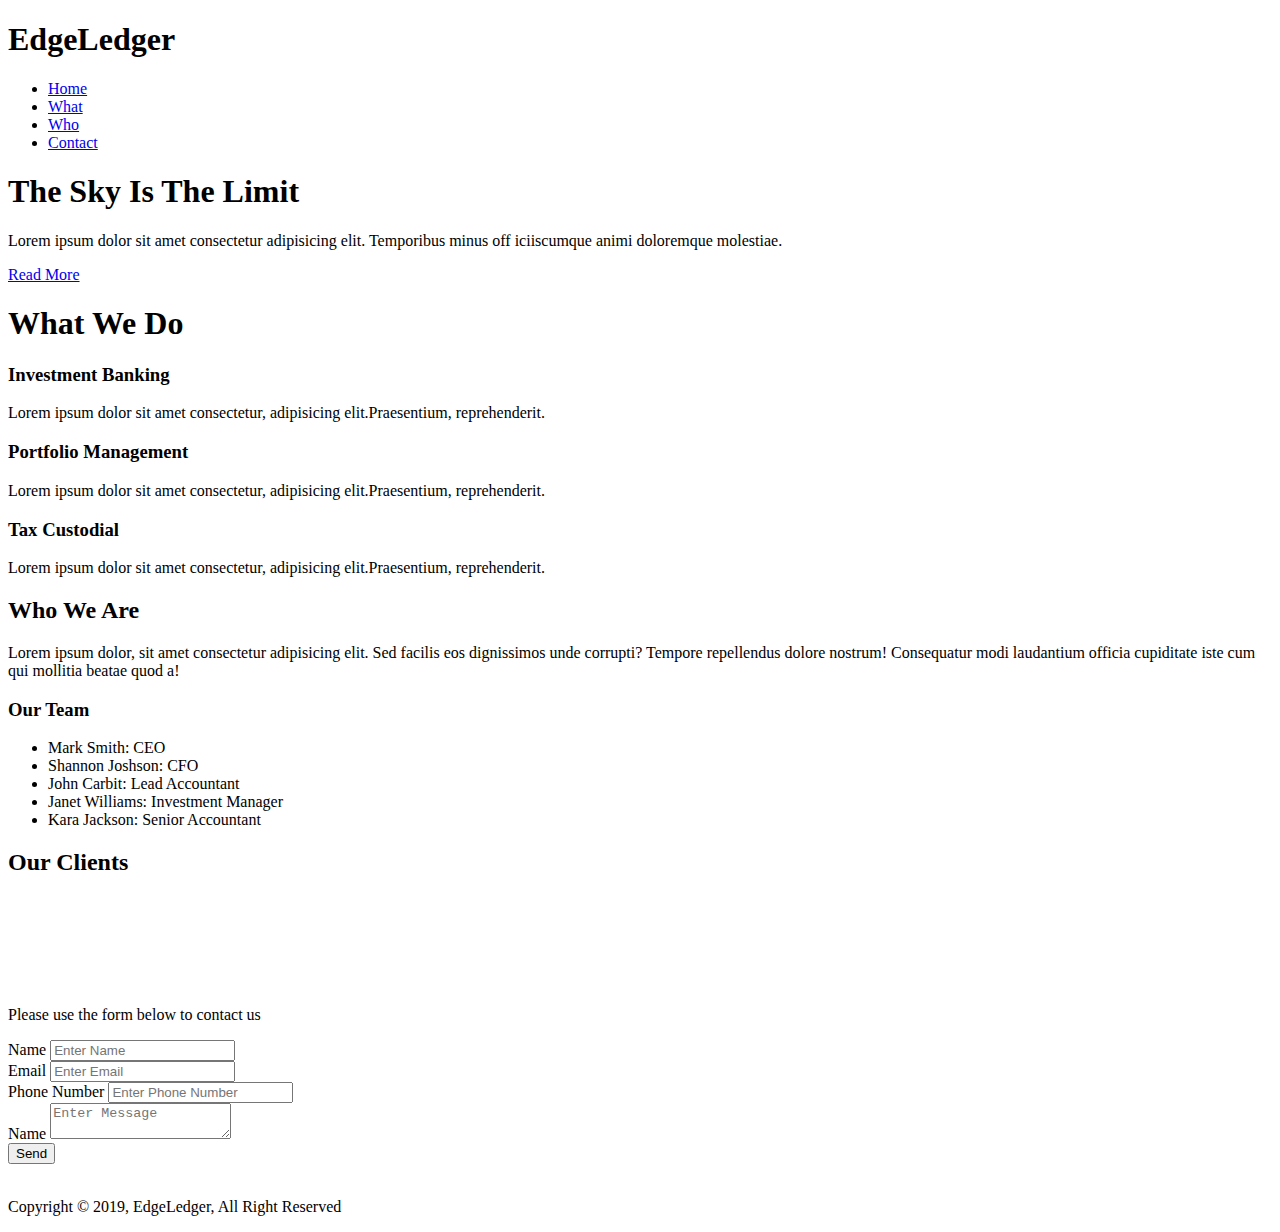
==== index.html @ 5431fed4 "Rename home1.html to index.html" ====
<!DOCTYPE html>
<html lang="en">
<head>
    <meta charset="UTF-8">
    <meta name="viewport" content="width=device-width, initial-scale=1.0">
    <meta http-equiv="X-UA-Compatible" content="ie=edge">
    <link rel="stylesheet" href="css/style1.css">
    <link rel="stylesheet" media="screen and (max-width:768px)"  href="css/mobile1.css">
    <link rel="stylesheet" media="screen and (min-width:1100px)"  href="css/widescreen.css">
    
    <link rel="stylesheet" href="https://use.fontawesome.com/releases/v5.6.3/css/all.css" integrity="sha384-UHRtZLI+pbxtHCWp1t77Bi1L4ZtiqrqD80Kn4Z8NTSRyMA2Fd33n5dQ8lWUE00s/" crossorigin="anonymous">
    <title>EdgeLedger financial | Accounting & Investment</title>
</head>
<body id="home">
    <nav id="navbar">
        <h1 class="logo">
            <span class="text-primary">
                <i class="fas fa-book-open"></i> Edge</span>Ledger

        </h1>

        <ul>
            <li><a href="#home">Home</a></li>
            <li><a href="#what">What</a></li>
            <li><a href="#who">Who</a></li>
            <li><a href="#contact">Contact</a></li>
        </ul>
    </nav>

    <!--header: showcase-->
    <header id="showcase">
        <div class="showcase-content">
           <h1 class="l-heading">
               The Sky Is The Limit
            </h1> 
            <p class="lead">
                Lorem ipsum dolor sit amet consectetur 
                adipisicing elit. Temporibus minus off
                iciiscumque animi doloremque molestiae.
            </p>

            <a href="#what" class="btn  btn-dark">Read More</a>
        </div>

    </header>

    <!--section: what we do-->
    <section id="what" class="bg-light py-1">
        <div class="container">
            <h1 class="m-heading text-center"><span class="text-primary">What</span> We Do</h1>

            <div class="items">
                <div class="item">
                    <i class="fas fa-university fa-2x"></i>
                   <div>
                       <h3>Investment Banking</h3>
                       <p>Lorem ipsum dolor 
                          sit amet consectetur, 
                          adipisicing elit.Praesentium,
                          reprehenderit.</p>
                   </div>
                </div>
                <div class="item">
                        <i class="fas fa-book-reader fa-2x"></i>
                        <div>
                            <h3>Portfolio Management</h3>
                            <p>Lorem ipsum dolor 
                               sit amet consectetur, 
                               adipisicing elit.Praesentium,
                               reprehenderit.</p>
                        </div>
                </div>
                <div class="item">
                        <i class="fas fa-pencil-alt fa-2x"></i>
                        <div>
                            <h3>Tax Custodial</h3>
                            <p>Lorem ipsum dolor 
                               sit amet consectetur, 
                               adipisicing elit.Praesentium,
                               reprehenderit.</p>
                        </div>
                </div>
                
            </div>
        </div>
    </section>

    <!--section:who we are-->

    <section id="who">
          <div class="who-img"></div>
          <div class="who-text  bg-dark p-2">
          <h2 class="m-heading"><span class="text-primary">Who</span> We Are</h2>
          <p>Lorem ipsum dolor, sit amet consectetur adipisicing elit. Sed facilis eos dignissimos unde corrupti? Tempore repellendus dolore nostrum! 
              Consequatur modi laudantium officia cupiditate iste cum qui mollitia beatae quod a!</p>
             <h3>Our Team</h3>
             <ul class="list">
                 <li>Mark Smith: CEO</li>
                 <li>Shannon Joshson: CFO</li>
                 <li>John Carbit: Lead Accountant</li>
                 <li>Janet Williams: Investment Manager</li>
                 <li>Kara Jackson: Senior Accountant</li>
             </ul>
        </div>
    </section>

    <!--section: clients-->
    <section id="clients" class="py-1">
        <div class="container">
            <h2 class="m-heading text-center">
                <span class="text-primary">Our</span> Clients
            </h2>
            <div class="items py-1">
                <div><img src="./img/logo1.png" alt=""></div>
                <div><img src="./img/logo2.png" alt=""></div>
                <div><img src="./img/logo3.png" alt=""></div>
                <div><img src="./img/logo4.png" alt=""></div>
                <div><img src="./img/logo5.png" alt=""></div>
            </div>
        </div>

    </section>

    <!--contact-->

    <section id="contact">
        <div class="contact-form bg-primary p-2">
            <h2 class="m-heading"></h2>
            <p>Please use the form below to contact us</p>
            <form>
                <div class="form-group">
                    <label for="name">Name</label>
                    <input type="text" name="name" id="name" placeholder="Enter Name">
                </div>
                
                <div class="form-group">
                        <label for="email">Email</label>
                        <input type="email" name="email" id="email" placeholder="Enter Email">
                </div>

                <div class="form-group">
                        <label for="phone">Phone Number</label>
                        <input type="text" name="phone" id="phone" placeholder="Enter Phone Number">
                </div>

                <div class="form-group">
                        <label for="message">Name</label>
                        <textarea name="message" id="message" placeholder="Enter Message"></textarea>
                </div>

                <input type="submit" value="Send" class="btn btn-dark">
            </form>

        </div>

        <div class="map"><img src="./img/map.jpg" alt="" srcset=""></div>
    </section>

    <!--footer-->
    <footer id="main-footer" class="bg-dark text-center py-1">
        <div class="container">
        <p>Copyright &copy; 2019, EdgeLedger, All Right Reserved</p>
        </div>
    </footer>
    <script
    src="https://code.jquery.com/jquery-2.2.4.js"
    integrity="sha256-iT6Q9iMJYuQiMWNd9lDyBUStIq/8PuOW33aOqmvFpqI="
    crossorigin="anonymous"></script>
    
     <script src="js/main.js"></script>
   
     <script src="https://maps.googleapis.com/maps/api/js?key=AIzaSyCPUEvCPr0mdoVdDBaEslbT_FpdzMt-eXQ&callback=initMap"
    async defer></script>
</body>
</html>

 <!--AIzaSyCPUEvCPr0mdoVdDBaEslbT_FpdzMt-eXQ-->
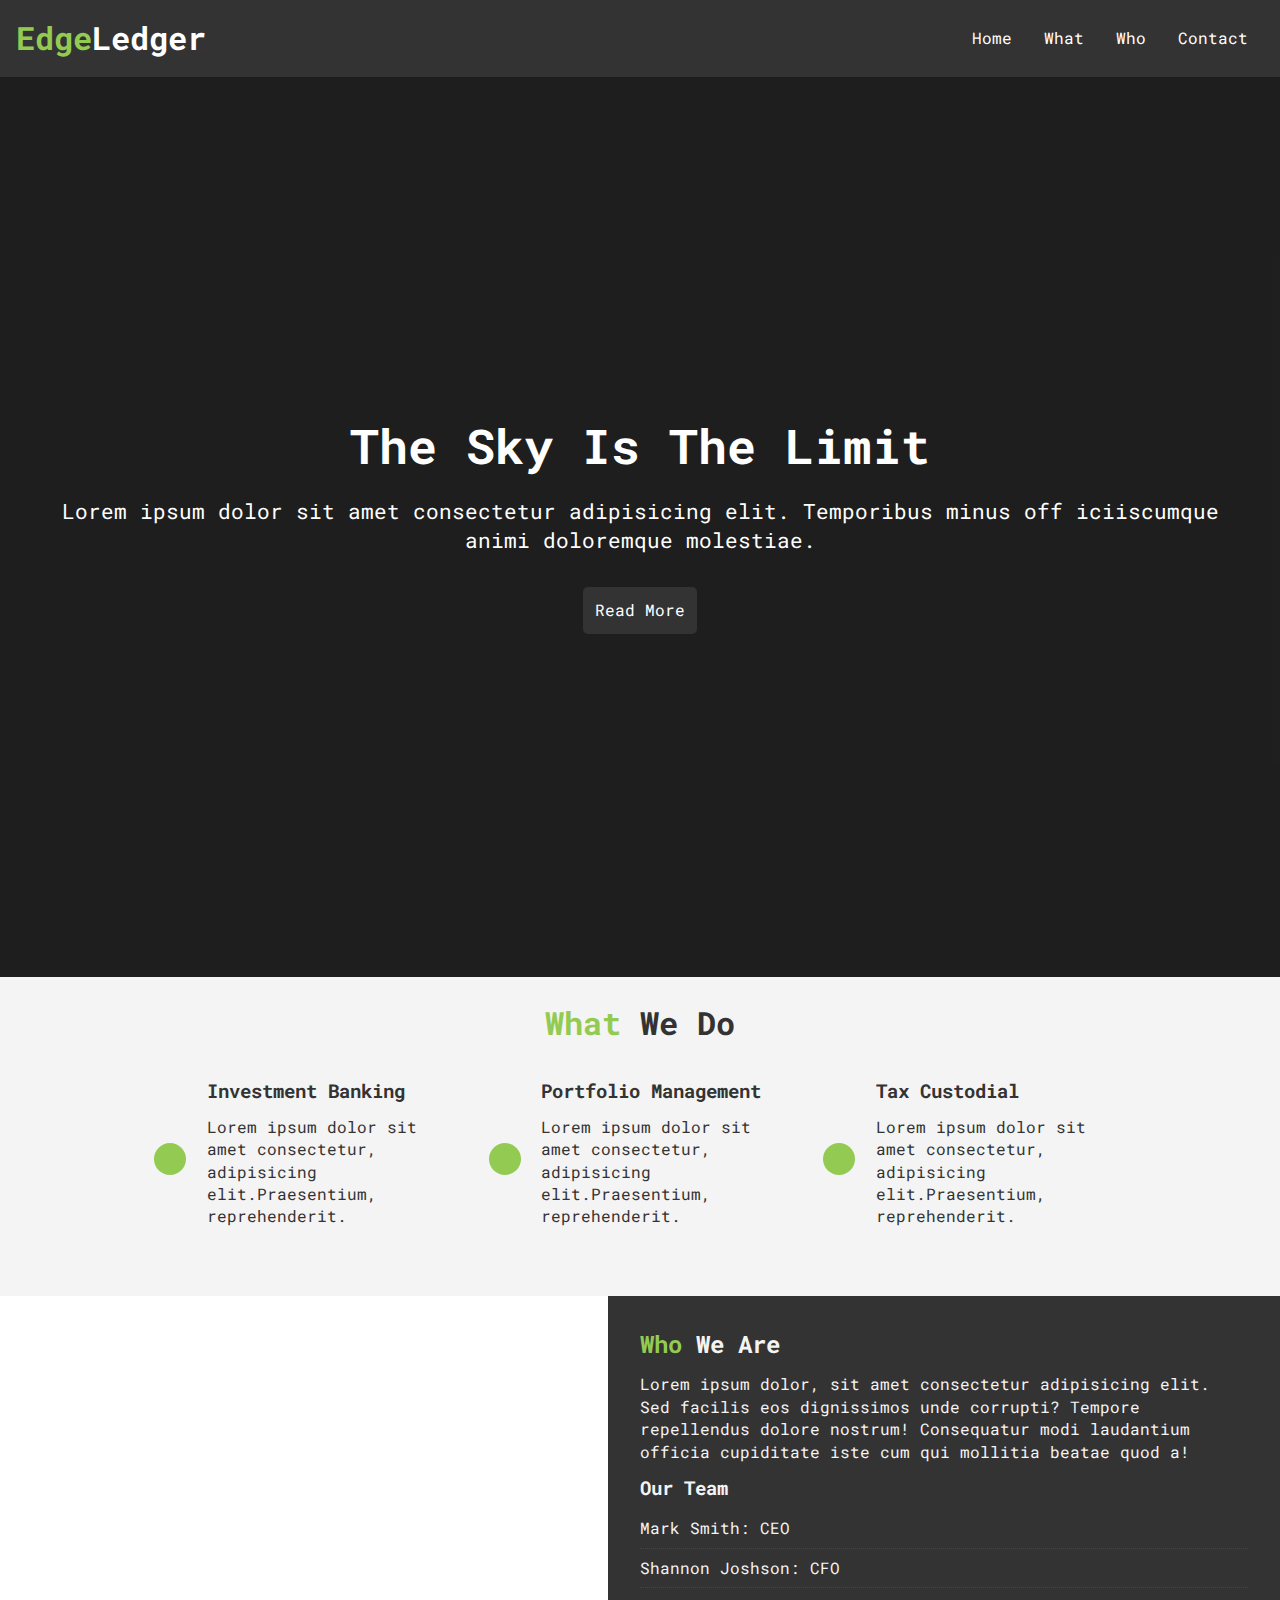
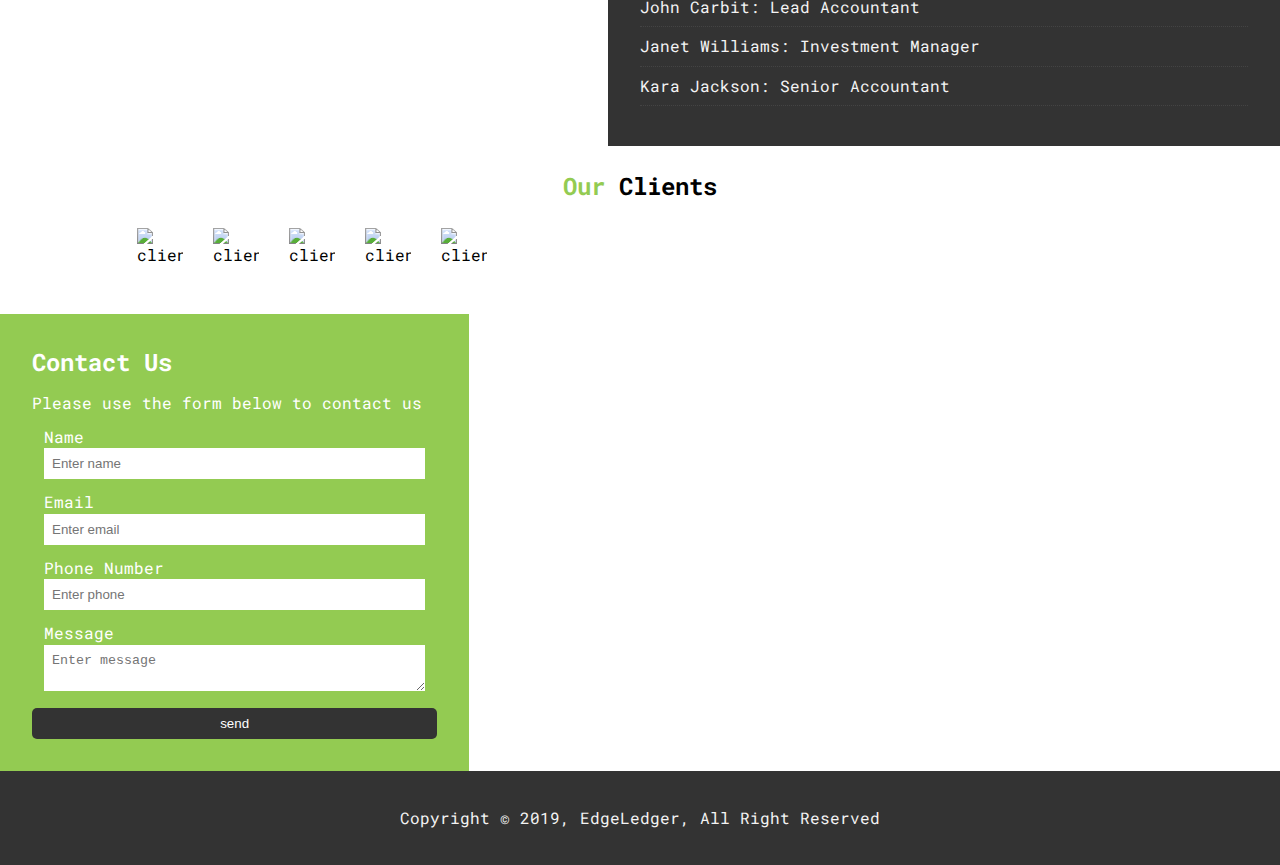
==== commit b1e64250: "added dynamic changes to the scrollbar for smooth scroll" ====
--- a/index.html
+++ b/index.html
@@ -1,177 +1,198 @@
 <!DOCTYPE html>
 <html lang="en">
-<head>
-    <meta charset="UTF-8">
-    <meta name="viewport" content="width=device-width, initial-scale=1.0">
-    <meta http-equiv="X-UA-Compatible" content="ie=edge">
-    <link rel="stylesheet" href="css/style1.css">
-    <link rel="stylesheet" media="screen and (max-width:768px)"  href="css/mobile1.css">
-    <link rel="stylesheet" media="screen and (min-width:1100px)"  href="css/widescreen.css">
-    
-    <link rel="stylesheet" href="https://use.fontawesome.com/releases/v5.6.3/css/all.css" integrity="sha384-UHRtZLI+pbxtHCWp1t77Bi1L4ZtiqrqD80Kn4Z8NTSRyMA2Fd33n5dQ8lWUE00s/" crossorigin="anonymous">
+  <head>
+    <meta charset="UTF-8" />
+    <meta name="viewport" content="width=device-width, initial-scale=1.0" />
+    <meta http-equiv="X-UA-Compatible" content="ie=edge" />
+    <link rel="stylesheet" href="css/style.css" />
+    <link
+      rel="stylesheet"
+      media="screen and (max-width:768px)"
+      href="css/mobile.css"
+    />
+    <link
+      rel="stylesheet"
+      media="screen and (min-width:1100px)"
+      href="css/widescreen.css"
+    />
+
+    <link
+      rel="stylesheet"
+      href="https://use.fontawesome.com/releases/v5.6.3/css/all.css"
+      integrity="sha384-UHRtZLI+pbxtHCWp1t77Bi1L4ZtiqrqD80Kn4Z8NTSRyMA2Fd33n5dQ8lWUE00s/"
+      crossorigin="anonymous"
+    />
     <title>EdgeLedger financial | Accounting & Investment</title>
-</head>
-<body id="home">
+  </head>
+  <body id="home">
     <nav id="navbar">
-        <h1 class="logo">
-            <span class="text-primary">
-                <i class="fas fa-book-open"></i> Edge</span>Ledger
+      <h1 class="logo">
+        <span class="text-primary"> <i class="fas fa-book-open"></i> Edge</span
+        >Ledger
+      </h1>
 
-        </h1>
-
-        <ul>
-            <li><a href="#home">Home</a></li>
-            <li><a href="#what">What</a></li>
-            <li><a href="#who">Who</a></li>
-            <li><a href="#contact">Contact</a></li>
-        </ul>
+      <ul>
+        <li><a href="#home">Home</a></li>
+        <li><a href="#what">What</a></li>
+        <li><a href="#who">Who</a></li>
+        <li><a href="#contact">Contact</a></li>
+      </ul>
     </nav>
 
     <!--header: showcase-->
     <header id="showcase">
-        <div class="showcase-content">
-           <h1 class="l-heading">
-               The Sky Is The Limit
-            </h1> 
-            <p class="lead">
-                Lorem ipsum dolor sit amet consectetur 
-                adipisicing elit. Temporibus minus off
-                iciiscumque animi doloremque molestiae.
-            </p>
+      <div class="showcase-content">
+        <h1 class="l-heading">
+          The Sky Is The Limit
+        </h1>
+        <p class="lead">
+          Lorem ipsum dolor sit amet consectetur adipisicing elit. Temporibus
+          minus off iciiscumque animi doloremque molestiae.
+        </p>
 
-            <a href="#what" class="btn  btn-dark">Read More</a>
-        </div>
-
+        <a href="#what" class="btn btn-dark">Read More</a>
+      </div>
     </header>
 
     <!--section: what we do-->
     <section id="what" class="bg-light py-1">
-        <div class="container">
-            <h1 class="m-heading text-center"><span class="text-primary">What</span> We Do</h1>
+      <div class="container">
+        <h1 class="m-heading text-center">
+          <span class="text-primary">What</span> We Do
+        </h1>
 
-            <div class="items">
-                <div class="item">
-                    <i class="fas fa-university fa-2x"></i>
-                   <div>
-                       <h3>Investment Banking</h3>
-                       <p>Lorem ipsum dolor 
-                          sit amet consectetur, 
-                          adipisicing elit.Praesentium,
-                          reprehenderit.</p>
-                   </div>
-                </div>
-                <div class="item">
-                        <i class="fas fa-book-reader fa-2x"></i>
-                        <div>
-                            <h3>Portfolio Management</h3>
-                            <p>Lorem ipsum dolor 
-                               sit amet consectetur, 
-                               adipisicing elit.Praesentium,
-                               reprehenderit.</p>
-                        </div>
-                </div>
-                <div class="item">
-                        <i class="fas fa-pencil-alt fa-2x"></i>
-                        <div>
-                            <h3>Tax Custodial</h3>
-                            <p>Lorem ipsum dolor 
-                               sit amet consectetur, 
-                               adipisicing elit.Praesentium,
-                               reprehenderit.</p>
-                        </div>
-                </div>
-                
+        <div class="items">
+          <div class="item">
+            <i class="fas fa-university fa-2x"></i>
+            <div>
+              <h3>Investment Banking</h3>
+              <p>
+                Lorem ipsum dolor sit amet consectetur, adipisicing
+                elit.Praesentium, reprehenderit.
+              </p>
             </div>
+          </div>
+          <div class="item">
+            <i class="fas fa-book-reader fa-2x"></i>
+            <div>
+              <h3>Portfolio Management</h3>
+              <p>
+                Lorem ipsum dolor sit amet consectetur, adipisicing
+                elit.Praesentium, reprehenderit.
+              </p>
+            </div>
+          </div>
+          <div class="item">
+            <i class="fas fa-pencil-alt fa-2x"></i>
+            <div>
+              <h3>Tax Custodial</h3>
+              <p>
+                Lorem ipsum dolor sit amet consectetur, adipisicing
+                elit.Praesentium, reprehenderit.
+              </p>
+            </div>
+          </div>
         </div>
+      </div>
     </section>
 
     <!--section:who we are-->
 
     <section id="who">
-          <div class="who-img"></div>
-          <div class="who-text  bg-dark p-2">
-          <h2 class="m-heading"><span class="text-primary">Who</span> We Are</h2>
-          <p>Lorem ipsum dolor, sit amet consectetur adipisicing elit. Sed facilis eos dignissimos unde corrupti? Tempore repellendus dolore nostrum! 
-              Consequatur modi laudantium officia cupiditate iste cum qui mollitia beatae quod a!</p>
-             <h3>Our Team</h3>
-             <ul class="list">
-                 <li>Mark Smith: CEO</li>
-                 <li>Shannon Joshson: CFO</li>
-                 <li>John Carbit: Lead Accountant</li>
-                 <li>Janet Williams: Investment Manager</li>
-                 <li>Kara Jackson: Senior Accountant</li>
-             </ul>
+      <div class="who-img"></div>
+      <div class="who-text bg-dark p-2">
+        <h2 class="m-heading"><span class="text-primary">Who</span> We Are</h2>
+        <p>
+          Lorem ipsum dolor, sit amet consectetur adipisicing elit. Sed facilis
+          eos dignissimos unde corrupti? Tempore repellendus dolore nostrum!
+          Consequatur modi laudantium officia cupiditate iste cum qui mollitia
+          beatae quod a!
+        </p>
+        <h3>Our Team</h3>
+        <ul class="list">
+          <li>Mark Smith: CEO</li>
+          <li>Shannon Joshson: CFO</li>
+          <li>John Carbit: Lead Accountant</li>
+          <li>Janet Williams: Investment Manager</li>
+          <li>Kara Jackson: Senior Accountant</li>
+        </ul>
+      </div>
+    </section>
+
+    <!-- Section:Clients -->
+    <section id="clients" class="py-1">
+      <div class="container">
+        <h2 class="m-heading text-center">
+          <span class="text-primary">Our</span> Clients
+        </h2>
+        <div class="items py-1">
+          <div><img src="img/logo1.png" alt="client" /></div>
+          <div><img src="img/logo2.png" alt="client" /></div>
+          <div><img src="img/logo3.png" alt="client" /></div>
+          <div><img src="img/logo4.png" alt="client" /></div>
+          <div><img src="/img/logo5.png" alt="client" /></div>
         </div>
+      </div>
     </section>
 
     <!--section: clients-->
-    <section id="clients" class="py-1">
-        <div class="container">
-            <h2 class="m-heading text-center">
-                <span class="text-primary">Our</span> Clients
-            </h2>
-            <div class="items py-1">
-                <div><img src="./img/logo1.png" alt=""></div>
-                <div><img src="./img/logo2.png" alt=""></div>
-                <div><img src="./img/logo3.png" alt=""></div>
-                <div><img src="./img/logo4.png" alt=""></div>
-                <div><img src="./img/logo5.png" alt=""></div>
-            </div>
-        </div>
+    <section id="contact">
+      <div class="contact-form bg-primary p-2">
+        <h2 class="m-heading">Contact Us</h2>
+        <p>Please use the form below to contact us</p>
+        <form action="">
+          <div class="form-group">
+            <label for="name">Name</label>
+            <input type="text" name="name" id="name" placeholder="Enter name" />
+          </div>
 
-    </section>
+          <div class="form-group">
+            <label for="email">Email</label>
+            <input
+              type="email"
+              name="email"
+              id="email"
+              placeholder="Enter email"
+            />
+          </div>
 
-    <!--contact-->
+          <div class="form-group">
+            <label for="phone">Phone Number</label>
+            <input
+              type="text"
+              name="phone"
+              id="phone"
+              placeholder="Enter phone"
+            />
+          </div>
 
-    <section id="contact">
-        <div class="contact-form bg-primary p-2">
-            <h2 class="m-heading"></h2>
-            <p>Please use the form below to contact us</p>
-            <form>
-                <div class="form-group">
-                    <label for="name">Name</label>
-                    <input type="text" name="name" id="name" placeholder="Enter Name">
-                </div>
-                
-                <div class="form-group">
-                        <label for="email">Email</label>
-                        <input type="email" name="email" id="email" placeholder="Enter Email">
-                </div>
-
-                <div class="form-group">
-                        <label for="phone">Phone Number</label>
-                        <input type="text" name="phone" id="phone" placeholder="Enter Phone Number">
-                </div>
-
-                <div class="form-group">
-                        <label for="message">Name</label>
-                        <textarea name="message" id="message" placeholder="Enter Message"></textarea>
-                </div>
-
-                <input type="submit" value="Send" class="btn btn-dark">
-            </form>
-
-        </div>
-
-        <div class="map"><img src="./img/map.jpg" alt="" srcset=""></div>
+          <div class="form-group">
+            <label for="message">Message</label>
+            <textarea
+              name="message"
+              id="message"
+              placeholder="Enter message"
+            ></textarea>
+          </div>
+          <input type="submit" value="send" class="btn btn-dark" />
+        </form>
+      </div>
+      <div class="map"></div>
     </section>
 
     <!--footer-->
     <footer id="main-footer" class="bg-dark text-center py-1">
-        <div class="container">
+      <div class="container">
         <p>Copyright &copy; 2019, EdgeLedger, All Right Reserved</p>
-        </div>
+      </div>
     </footer>
     <script
-    src="https://code.jquery.com/jquery-2.2.4.js"
-    integrity="sha256-iT6Q9iMJYuQiMWNd9lDyBUStIq/8PuOW33aOqmvFpqI="
-    crossorigin="anonymous"></script>
-    
-     <script src="js/main.js"></script>
-   
-     <script src="https://maps.googleapis.com/maps/api/js?key=AIzaSyCPUEvCPr0mdoVdDBaEslbT_FpdzMt-eXQ&callback=initMap"
-    async defer></script>
-</body>
+      src="https://code.jquery.com/jquery-3.4.1.min.js"
+      integrity="sha256-CSXorXvZcTkaix6Yvo6HppcZGetbYMGWSFlBw8HfCJo="
+      crossorigin="anonymous"
+    ></script>
+    <script src="js/main.js"></script>
+  </body>
 </html>
 
- <!--AIzaSyCPUEvCPr0mdoVdDBaEslbT_FpdzMt-eXQ-->
+<!--AIzaSyCPUEvCPr0mdoVdDBaEslbT_FpdzMt-eXQ-->
--- a/css/style.css
+++ b/css/style.css
@@ -0,0 +1,233 @@
+@import url("https://fonts.googleapis.com/css?family=Roboto+Mono&display=swap");
+
+* {
+  box-sizing: border-box;
+  margin: 0;
+  padding: 0;
+  border: 0;
+}
+
+body {
+  font-family: "Roboto Mono", monospace;
+  line-height: 1.4;
+}
+
+a {
+  text-decoration: none;
+}
+
+p {
+  margin: 0.75rem 0;
+}
+
+/* utility class */
+.text-primary {
+  color: #93cb52;
+}
+
+.bg-light {
+  background: #f4f4f4;
+  color: #333;
+}
+
+.bg-dark {
+  background: #333;
+  color: #f4f4f4;
+}
+
+.bg-primary {
+  background: #93cb52;
+  color: #fff;
+}
+
+.l-heading {
+  font-size: 3rem;
+  margin-bottom: 0.75rem;
+  line-height: 1.1;
+}
+
+.lead {
+  font-size: 1.3rem;
+  margin-bottom: 2rem;
+}
+
+.py-1 {
+  padding: 1.5rem 0;
+}
+.py-2 {
+  padding: 2rem 0;
+}
+.py-3 {
+  padding: 3rem 0;
+}
+
+.p-1 {
+  padding: 1.5rem;
+}
+.p-2 {
+  padding: 2rem;
+}
+.p-3 {
+  padding: 3rem;
+}
+
+.btn:hover {
+  background: #7ab436;
+  padding: 0.75rem;
+  border-radius: 5px;
+}
+
+.btn-dark {
+  background: #333;
+  color: #fff;
+  padding: 0.75rem;
+  border-radius: 5px;
+}
+
+.list {
+  margin: 0.5rem 0;
+  list-style: none;
+}
+
+.list li {
+  padding: 0.5rem 0;
+  border-bottom: #444 dotted 1px;
+}
+
+.container {
+  max-width: 1100px;
+  margin: auto;
+  padding: 0 2rem;
+  overflow: hidden;
+}
+
+.text-center {
+  text-align: center;
+}
+
+/* nav bar */
+
+#navbar {
+  display: flex;
+  position: sticky;
+  top: 0;
+  background: #333;
+  color: #fff;
+  justify-content: space-between;
+  z-index: 1;
+  padding: 1rem;
+}
+
+#navbar ul {
+  display: flex;
+  align-items: center;
+  list-style: none;
+}
+
+#navbar ul li a {
+  color: #fff;
+  padding: 0.75rem;
+  margin: 0 0.25rem;
+}
+
+#navbar ul li a:hover {
+  background: #93cb52;
+  border-radius: 5px;
+}
+
+/* showcase */
+#showcase {
+  background: #333 url("../img/showcase.jpg") no-repeat center center/cover;
+  height: 100vh;
+  color: #fff;
+  position: relative;
+}
+
+#showcase .showcase-content {
+  display: flex;
+  flex-direction: column;
+  text-align: center;
+  justify-content: center;
+  align-items: center;
+  padding: 0 2rem;
+  /* overlay */
+  position: absolute;
+  top: 0;
+  left: 0;
+  right: 0;
+  bottom: 0;
+  background-color: rgba(0, 0, 0, 0.4);
+}
+
+/* section: what we do */
+#what .items {
+  display: flex;
+  padding: 1rem;
+}
+
+#what .items .item {
+  flex: 1;
+  text-align: center;
+  padding: 1rem;
+}
+
+#what .items .item i {
+  background: #93cb52;
+  padding: 1rem;
+  border-radius: 50%;
+  margin-bottom: 1rem;
+}
+
+/* section: who we are */
+
+#who {
+  display: flex;
+}
+
+#who div {
+  flex: 1;
+}
+
+#who .who-img {
+  background: url("../img/people.jpg") no-repeat center center/cover;
+}
+/* clients */
+
+#clients .items {
+  display: flex;
+}
+
+#clients .items img {
+  display: block;
+  margin: auto;
+  width: 60%;
+}
+
+/* section: contact */
+
+#contact {
+  display: flex;
+}
+
+#contact .map,
+#contact .contact-form {
+  flex: 1;
+}
+
+#contact .contact-form .form-group {
+  margin: 0.75rem;
+}
+
+#contact .contact-form label {
+  display: block;
+}
+
+#contact .contact-form input,
+#contact .contact-form textarea {
+  width: 100%;
+  padding: 0.5rem;
+}
+
+#contact .map {
+  background: url("../img/map.jpg") no-repeat center center/cover;
+}
--- a/css/mobile.css
+++ b/css/mobile.css
@@ -0,0 +1,76 @@
+#what .items {
+  display: block;
+  padding: 1rem;
+}
+
+#what .items .item {
+  display: flex;
+  text-align: left;
+}
+
+#what .items .item i {
+  margin-right: 1.3rem;
+  align-self: center;
+  margin-bottom: 0;
+}
+
+/* smartphone */
+
+@media (max-width: 500px) {
+  #navbar {
+    flex-direction: column;
+    align-items: center;
+  }
+
+  #navbar .logo {
+    margin-bottom: 0.5rem;
+    text-align: center;
+  }
+
+  #navbar ul {
+    padding: 0.5rem;
+  }
+
+  #showcase .showcase-content {
+    top: 0;
+  }
+
+  #who {
+    display: block;
+  }
+
+  #who .who-img {
+    display: none;
+  }
+
+  #clients .items img {
+    width: 80%;
+  }
+
+  #clients .items div:last-child {
+    display: none;
+  }
+
+  #contact {
+    flex-direction: column;
+  }
+
+  /* #contact .map {
+    border-top: 4px solid #333;
+  } */
+}
+
+@media (max-height: 568px) {
+  #showcase.showcase-content {
+    margin-top: -2rem;
+    top: 140px;
+  }
+
+  .l.heading {
+    font-size: 3rem;
+  }
+
+  .lead {
+    font-size: 1rem;
+  }
+}
--- a/css/widescreen.css
+++ b/css/widescreen.css
@@ -0,0 +1,14 @@
+#what .items .item {
+  display: flex;
+  text-align: left;
+}
+
+#what .items .item i {
+  margin-right: 1.3rem;
+  align-self: center;
+  margin-bottom: 0;
+}
+
+#contact .map {
+  flex: 2;
+}
